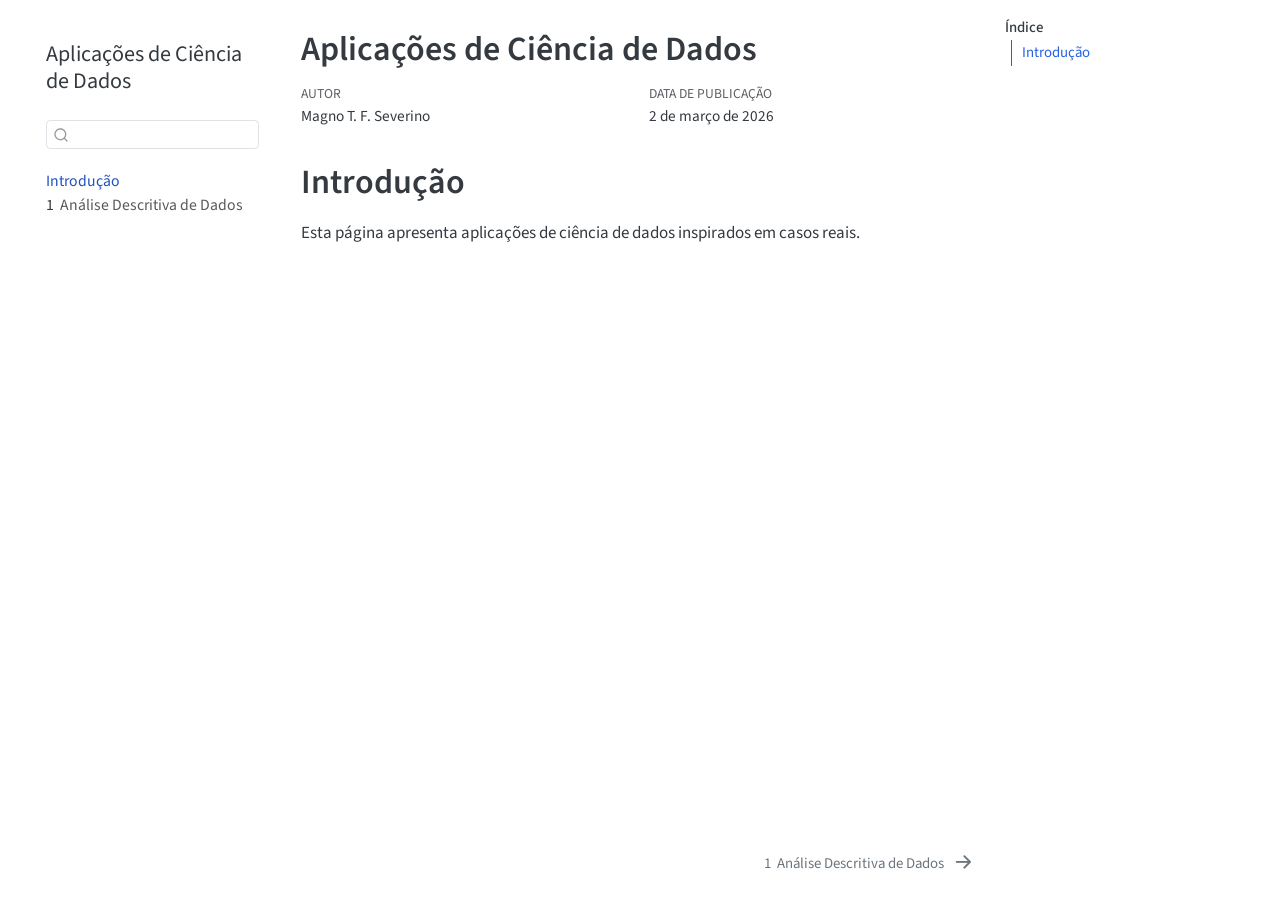
==== index.html @ 09b7cdd6 "Built site for gh-pages" ====
<!DOCTYPE html>
<html xmlns="http://www.w3.org/1999/xhtml" lang="pt-BR" xml:lang="pt-BR"><head>

<meta charset="utf-8">
<meta name="generator" content="quarto-1.8.25">

<meta name="viewport" content="width=device-width, initial-scale=1.0, user-scalable=yes">

<meta name="author" content="Magno T. F. Severino">

<title>Aplicações de Ciência de Dados</title>
<style>
code{white-space: pre-wrap;}
span.smallcaps{font-variant: small-caps;}
div.columns{display: flex; gap: min(4vw, 1.5em);}
div.column{flex: auto; overflow-x: auto;}
div.hanging-indent{margin-left: 1.5em; text-indent: -1.5em;}
ul.task-list{list-style: none;}
ul.task-list li input[type="checkbox"] {
  width: 0.8em;
  margin: 0 0.8em 0.2em -1em; /* quarto-specific, see https://github.com/quarto-dev/quarto-cli/issues/4556 */ 
  vertical-align: middle;
}
</style>


<script src="site_libs/quarto-nav/quarto-nav.js"></script>
<script src="site_libs/quarto-nav/headroom.min.js"></script>
<script src="site_libs/clipboard/clipboard.min.js"></script>
<script src="site_libs/quarto-search/autocomplete.umd.js"></script>
<script src="site_libs/quarto-search/fuse.min.js"></script>
<script src="site_libs/quarto-search/quarto-search.js"></script>
<meta name="quarto:offset" content="./">
<link href="./01_analise_descritiva.html" rel="next">
<script src="site_libs/quarto-html/quarto.js" type="module"></script>
<script src="site_libs/quarto-html/tabsets/tabsets.js" type="module"></script>
<script src="site_libs/quarto-html/axe/axe-check.js" type="module"></script>
<script src="site_libs/quarto-html/popper.min.js"></script>
<script src="site_libs/quarto-html/tippy.umd.min.js"></script>
<script src="site_libs/quarto-html/anchor.min.js"></script>
<link href="site_libs/quarto-html/tippy.css" rel="stylesheet">
<link href="site_libs/quarto-html/quarto-syntax-highlighting-7b89279ff1a6dce999919e0e67d4d9ec.css" rel="stylesheet" id="quarto-text-highlighting-styles">
<script src="site_libs/bootstrap/bootstrap.min.js"></script>
<link href="site_libs/bootstrap/bootstrap-icons.css" rel="stylesheet">
<link href="site_libs/bootstrap/bootstrap-70a47bd5681a7291082a5b9f83d58762.min.css" rel="stylesheet" append-hash="true" id="quarto-bootstrap" data-mode="light">
<script id="quarto-search-options" type="application/json">{
  "location": "sidebar",
  "copy-button": false,
  "collapse-after": 3,
  "panel-placement": "start",
  "type": "textbox",
  "limit": 50,
  "keyboard-shortcut": [
    "f",
    "/",
    "s"
  ],
  "show-item-context": false,
  "language": {
    "search-no-results-text": "Nenhum resultado",
    "search-matching-documents-text": "documentos correspondentes",
    "search-copy-link-title": "Copiar link para a busca",
    "search-hide-matches-text": "Esconder correspondências adicionais",
    "search-more-match-text": "mais correspondência neste documento",
    "search-more-matches-text": "mais correspondências neste documento",
    "search-clear-button-title": "Limpar",
    "search-text-placeholder": "",
    "search-detached-cancel-button-title": "Cancelar",
    "search-submit-button-title": "Enviar",
    "search-label": "Procurar"
  }
}</script>


</head>

<body class="nav-sidebar floating quarto-light">

<div id="quarto-search-results"></div>
  <header id="quarto-header" class="headroom fixed-top">
  <nav class="quarto-secondary-nav">
    <div class="container-fluid d-flex">
      <button type="button" class="quarto-btn-toggle btn" data-bs-toggle="collapse" role="button" data-bs-target=".quarto-sidebar-collapse-item" aria-controls="quarto-sidebar" aria-expanded="false" aria-label="Alternar barra lateral" onclick="if (window.quartoToggleHeadroom) { window.quartoToggleHeadroom(); }">
        <i class="bi bi-layout-text-sidebar-reverse"></i>
      </button>
        <nav class="quarto-page-breadcrumbs" aria-label="breadcrumb"><ol class="breadcrumb"><li class="breadcrumb-item"><a href="./index.html">Introdução</a></li></ol></nav>
        <a class="flex-grow-1" role="navigation" data-bs-toggle="collapse" data-bs-target=".quarto-sidebar-collapse-item" aria-controls="quarto-sidebar" aria-expanded="false" aria-label="Alternar barra lateral" onclick="if (window.quartoToggleHeadroom) { window.quartoToggleHeadroom(); }">      
        </a>
      <button type="button" class="btn quarto-search-button" aria-label="Procurar" onclick="window.quartoOpenSearch();">
        <i class="bi bi-search"></i>
      </button>
    </div>
  </nav>
</header>
<!-- content -->
<div id="quarto-content" class="quarto-container page-columns page-rows-contents page-layout-article">
<!-- sidebar -->
  <nav id="quarto-sidebar" class="sidebar collapse collapse-horizontal quarto-sidebar-collapse-item sidebar-navigation floating overflow-auto">
    <div class="pt-lg-2 mt-2 text-left sidebar-header sidebar-header-stacked">
      <a href="./index.html" class="sidebar-logo-link">
      </a>
    <div class="sidebar-title mb-0 py-0">
      <a href="./">Aplicações de Ciência de Dados</a> 
    </div>
      </div>
        <div class="mt-2 flex-shrink-0 align-items-center">
        <div class="sidebar-search">
        <div id="quarto-search" class="" title="Procurar"></div>
        </div>
        </div>
    <div class="sidebar-menu-container"> 
    <ul class="list-unstyled mt-1">
        <li class="sidebar-item">
  <div class="sidebar-item-container"> 
  <a href="./index.html" class="sidebar-item-text sidebar-link active">
 <span class="menu-text">Introdução</span></a>
  </div>
</li>
        <li class="sidebar-item">
  <div class="sidebar-item-container"> 
  <a href="./01_analise_descritiva.html" class="sidebar-item-text sidebar-link">
 <span class="menu-text"><span class="chapter-number">1</span>&nbsp; <span class="chapter-title">Análise Descritiva de Dados</span></span></a>
  </div>
</li>
    </ul>
    </div>
</nav>
<div id="quarto-sidebar-glass" class="quarto-sidebar-collapse-item" data-bs-toggle="collapse" data-bs-target=".quarto-sidebar-collapse-item"></div>
<!-- margin-sidebar -->
    <div id="quarto-margin-sidebar" class="sidebar margin-sidebar">
        <nav id="TOC" role="doc-toc" class="toc-active">
    <h2 id="toc-title">Índice</h2>
   
  <ul>
  <li><a href="#introdução" id="toc-introdução" class="nav-link active" data-scroll-target="#introdução">Introdução</a></li>
  </ul>
</nav>
    </div>
<!-- main -->
<main class="content" id="quarto-document-content">

<header id="title-block-header" class="quarto-title-block default">
<div class="quarto-title">
<h1 class="title">Aplicações de Ciência de Dados</h1>
</div>



<div class="quarto-title-meta">

    <div>
    <div class="quarto-title-meta-heading">Autor</div>
    <div class="quarto-title-meta-contents">
             <p>Magno T. F. Severino </p>
          </div>
  </div>
    
    <div>
    <div class="quarto-title-meta-heading">Data de Publicação</div>
    <div class="quarto-title-meta-contents">
      <p class="date">2 de março de 2026</p>
    </div>
  </div>
  
    
  </div>
  


</header>


<section id="introdução" class="level1 unnumbered">
<h1 class="unnumbered">Introdução</h1>
<p>Esta página apresenta aplicações de ciência de dados inspirados em casos reais.</p>


</section>

</main> <!-- /main -->
<script id="quarto-html-after-body" type="application/javascript">
  window.document.addEventListener("DOMContentLoaded", function (event) {
    const icon = "";
    const anchorJS = new window.AnchorJS();
    anchorJS.options = {
      placement: 'right',
      icon: icon
    };
    anchorJS.add('.anchored');
    const isCodeAnnotation = (el) => {
      for (const clz of el.classList) {
        if (clz.startsWith('code-annotation-')) {                     
          return true;
        }
      }
      return false;
    }
    const onCopySuccess = function(e) {
      // button target
      const button = e.trigger;
      // don't keep focus
      button.blur();
      // flash "checked"
      button.classList.add('code-copy-button-checked');
      var currentTitle = button.getAttribute("title");
      button.setAttribute("title", "Copiada");
      let tooltip;
      if (window.bootstrap) {
        button.setAttribute("data-bs-toggle", "tooltip");
        button.setAttribute("data-bs-placement", "left");
        button.setAttribute("data-bs-title", "Copiada");
        tooltip = new bootstrap.Tooltip(button, 
          { trigger: "manual", 
            customClass: "code-copy-button-tooltip",
            offset: [0, -8]});
        tooltip.show();    
      }
      setTimeout(function() {
        if (tooltip) {
          tooltip.hide();
          button.removeAttribute("data-bs-title");
          button.removeAttribute("data-bs-toggle");
          button.removeAttribute("data-bs-placement");
        }
        button.setAttribute("title", currentTitle);
        button.classList.remove('code-copy-button-checked');
      }, 1000);
      // clear code selection
      e.clearSelection();
    }
    const getTextToCopy = function(trigger) {
      const outerScaffold = trigger.parentElement.cloneNode(true);
      const codeEl = outerScaffold.querySelector('code');
      for (const childEl of codeEl.children) {
        if (isCodeAnnotation(childEl)) {
          childEl.remove();
        }
      }
      return codeEl.innerText;
    }
    const clipboard = new window.ClipboardJS('.code-copy-button:not([data-in-quarto-modal])', {
      text: getTextToCopy
    });
    clipboard.on('success', onCopySuccess);
    if (window.document.getElementById('quarto-embedded-source-code-modal')) {
      const clipboardModal = new window.ClipboardJS('.code-copy-button[data-in-quarto-modal]', {
        text: getTextToCopy,
        container: window.document.getElementById('quarto-embedded-source-code-modal')
      });
      clipboardModal.on('success', onCopySuccess);
    }
      var localhostRegex = new RegExp(/^(?:http|https):\/\/localhost\:?[0-9]*\//);
      var mailtoRegex = new RegExp(/^mailto:/);
        var filterRegex = new RegExp('/' + window.location.host + '/');
      var isInternal = (href) => {
          return filterRegex.test(href) || localhostRegex.test(href) || mailtoRegex.test(href);
      }
      // Inspect non-navigation links and adorn them if external
     var links = window.document.querySelectorAll('a[href]:not(.nav-link):not(.navbar-brand):not(.toc-action):not(.sidebar-link):not(.sidebar-item-toggle):not(.pagination-link):not(.no-external):not([aria-hidden]):not(.dropdown-item):not(.quarto-navigation-tool):not(.about-link)');
      for (var i=0; i<links.length; i++) {
        const link = links[i];
        if (!isInternal(link.href)) {
          // undo the damage that might have been done by quarto-nav.js in the case of
          // links that we want to consider external
          if (link.dataset.originalHref !== undefined) {
            link.href = link.dataset.originalHref;
          }
        }
      }
    function tippyHover(el, contentFn, onTriggerFn, onUntriggerFn) {
      const config = {
        allowHTML: true,
        maxWidth: 500,
        delay: 100,
        arrow: false,
        appendTo: function(el) {
            return el.parentElement;
        },
        interactive: true,
        interactiveBorder: 10,
        theme: 'quarto',
        placement: 'bottom-start',
      };
      if (contentFn) {
        config.content = contentFn;
      }
      if (onTriggerFn) {
        config.onTrigger = onTriggerFn;
      }
      if (onUntriggerFn) {
        config.onUntrigger = onUntriggerFn;
      }
      window.tippy(el, config); 
    }
    const noterefs = window.document.querySelectorAll('a[role="doc-noteref"]');
    for (var i=0; i<noterefs.length; i++) {
      const ref = noterefs[i];
      tippyHover(ref, function() {
        // use id or data attribute instead here
        let href = ref.getAttribute('data-footnote-href') || ref.getAttribute('href');
        try { href = new URL(href).hash; } catch {}
        const id = href.replace(/^#\/?/, "");
        const note = window.document.getElementById(id);
        if (note) {
          return note.innerHTML;
        } else {
          return "";
        }
      });
    }
    const xrefs = window.document.querySelectorAll('a.quarto-xref');
    const processXRef = (id, note) => {
      // Strip column container classes
      const stripColumnClz = (el) => {
        el.classList.remove("page-full", "page-columns");
        if (el.children) {
          for (const child of el.children) {
            stripColumnClz(child);
          }
        }
      }
      stripColumnClz(note)
      if (id === null || id.startsWith('sec-')) {
        // Special case sections, only their first couple elements
        const container = document.createElement("div");
        if (note.children && note.children.length > 2) {
          container.appendChild(note.children[0].cloneNode(true));
          for (let i = 1; i < note.children.length; i++) {
            const child = note.children[i];
            if (child.tagName === "P" && child.innerText === "") {
              continue;
            } else {
              container.appendChild(child.cloneNode(true));
              break;
            }
          }
          if (window.Quarto?.typesetMath) {
            window.Quarto.typesetMath(container);
          }
          return container.innerHTML
        } else {
          if (window.Quarto?.typesetMath) {
            window.Quarto.typesetMath(note);
          }
          return note.innerHTML;
        }
      } else {
        // Remove any anchor links if they are present
        const anchorLink = note.querySelector('a.anchorjs-link');
        if (anchorLink) {
          anchorLink.remove();
        }
        if (window.Quarto?.typesetMath) {
          window.Quarto.typesetMath(note);
        }
        if (note.classList.contains("callout")) {
          return note.outerHTML;
        } else {
          return note.innerHTML;
        }
      }
    }
    for (var i=0; i<xrefs.length; i++) {
      const xref = xrefs[i];
      tippyHover(xref, undefined, function(instance) {
        instance.disable();
        let url = xref.getAttribute('href');
        let hash = undefined; 
        if (url.startsWith('#')) {
          hash = url;
        } else {
          try { hash = new URL(url).hash; } catch {}
        }
        if (hash) {
          const id = hash.replace(/^#\/?/, "");
          const note = window.document.getElementById(id);
          if (note !== null) {
            try {
              const html = processXRef(id, note.cloneNode(true));
              instance.setContent(html);
            } finally {
              instance.enable();
              instance.show();
            }
          } else {
            // See if we can fetch this
            fetch(url.split('#')[0])
            .then(res => res.text())
            .then(html => {
              const parser = new DOMParser();
              const htmlDoc = parser.parseFromString(html, "text/html");
              const note = htmlDoc.getElementById(id);
              if (note !== null) {
                const html = processXRef(id, note);
                instance.setContent(html);
              } 
            }).finally(() => {
              instance.enable();
              instance.show();
            });
          }
        } else {
          // See if we can fetch a full url (with no hash to target)
          // This is a special case and we should probably do some content thinning / targeting
          fetch(url)
          .then(res => res.text())
          .then(html => {
            const parser = new DOMParser();
            const htmlDoc = parser.parseFromString(html, "text/html");
            const note = htmlDoc.querySelector('main.content');
            if (note !== null) {
              // This should only happen for chapter cross references
              // (since there is no id in the URL)
              // remove the first header
              if (note.children.length > 0 && note.children[0].tagName === "HEADER") {
                note.children[0].remove();
              }
              const html = processXRef(null, note);
              instance.setContent(html);
            } 
          }).finally(() => {
            instance.enable();
            instance.show();
          });
        }
      }, function(instance) {
      });
    }
        let selectedAnnoteEl;
        const selectorForAnnotation = ( cell, annotation) => {
          let cellAttr = 'data-code-cell="' + cell + '"';
          let lineAttr = 'data-code-annotation="' +  annotation + '"';
          const selector = 'span[' + cellAttr + '][' + lineAttr + ']';
          return selector;
        }
        const selectCodeLines = (annoteEl) => {
          const doc = window.document;
          const targetCell = annoteEl.getAttribute("data-target-cell");
          const targetAnnotation = annoteEl.getAttribute("data-target-annotation");
          const annoteSpan = window.document.querySelector(selectorForAnnotation(targetCell, targetAnnotation));
          const lines = annoteSpan.getAttribute("data-code-lines").split(",");
          const lineIds = lines.map((line) => {
            return targetCell + "-" + line;
          })
          let top = null;
          let height = null;
          let parent = null;
          if (lineIds.length > 0) {
              //compute the position of the single el (top and bottom and make a div)
              const el = window.document.getElementById(lineIds[0]);
              top = el.offsetTop;
              height = el.offsetHeight;
              parent = el.parentElement.parentElement;
            if (lineIds.length > 1) {
              const lastEl = window.document.getElementById(lineIds[lineIds.length - 1]);
              const bottom = lastEl.offsetTop + lastEl.offsetHeight;
              height = bottom - top;
            }
            if (top !== null && height !== null && parent !== null) {
              // cook up a div (if necessary) and position it 
              let div = window.document.getElementById("code-annotation-line-highlight");
              if (div === null) {
                div = window.document.createElement("div");
                div.setAttribute("id", "code-annotation-line-highlight");
                div.style.position = 'absolute';
                parent.appendChild(div);
              }
              div.style.top = top - 2 + "px";
              div.style.height = height + 4 + "px";
              div.style.left = 0;
              let gutterDiv = window.document.getElementById("code-annotation-line-highlight-gutter");
              if (gutterDiv === null) {
                gutterDiv = window.document.createElement("div");
                gutterDiv.setAttribute("id", "code-annotation-line-highlight-gutter");
                gutterDiv.style.position = 'absolute';
                const codeCell = window.document.getElementById(targetCell);
                const gutter = codeCell.querySelector('.code-annotation-gutter');
                gutter.appendChild(gutterDiv);
              }
              gutterDiv.style.top = top - 2 + "px";
              gutterDiv.style.height = height + 4 + "px";
            }
            selectedAnnoteEl = annoteEl;
          }
        };
        const unselectCodeLines = () => {
          const elementsIds = ["code-annotation-line-highlight", "code-annotation-line-highlight-gutter"];
          elementsIds.forEach((elId) => {
            const div = window.document.getElementById(elId);
            if (div) {
              div.remove();
            }
          });
          selectedAnnoteEl = undefined;
        };
          // Handle positioning of the toggle
      window.addEventListener(
        "resize",
        throttle(() => {
          elRect = undefined;
          if (selectedAnnoteEl) {
            selectCodeLines(selectedAnnoteEl);
          }
        }, 10)
      );
      function throttle(fn, ms) {
      let throttle = false;
      let timer;
        return (...args) => {
          if(!throttle) { // first call gets through
              fn.apply(this, args);
              throttle = true;
          } else { // all the others get throttled
              if(timer) clearTimeout(timer); // cancel #2
              timer = setTimeout(() => {
                fn.apply(this, args);
                timer = throttle = false;
              }, ms);
          }
        };
      }
        // Attach click handler to the DT
        const annoteDls = window.document.querySelectorAll('dt[data-target-cell]');
        for (const annoteDlNode of annoteDls) {
          annoteDlNode.addEventListener('click', (event) => {
            const clickedEl = event.target;
            if (clickedEl !== selectedAnnoteEl) {
              unselectCodeLines();
              const activeEl = window.document.querySelector('dt[data-target-cell].code-annotation-active');
              if (activeEl) {
                activeEl.classList.remove('code-annotation-active');
              }
              selectCodeLines(clickedEl);
              clickedEl.classList.add('code-annotation-active');
            } else {
              // Unselect the line
              unselectCodeLines();
              clickedEl.classList.remove('code-annotation-active');
            }
          });
        }
    const findCites = (el) => {
      const parentEl = el.parentElement;
      if (parentEl) {
        const cites = parentEl.dataset.cites;
        if (cites) {
          return {
            el,
            cites: cites.split(' ')
          };
        } else {
          return findCites(el.parentElement)
        }
      } else {
        return undefined;
      }
    };
    var bibliorefs = window.document.querySelectorAll('a[role="doc-biblioref"]');
    for (var i=0; i<bibliorefs.length; i++) {
      const ref = bibliorefs[i];
      const citeInfo = findCites(ref);
      if (citeInfo) {
        tippyHover(citeInfo.el, function() {
          var popup = window.document.createElement('div');
          citeInfo.cites.forEach(function(cite) {
            var citeDiv = window.document.createElement('div');
            citeDiv.classList.add('hanging-indent');
            citeDiv.classList.add('csl-entry');
            var biblioDiv = window.document.getElementById('ref-' + cite);
            if (biblioDiv) {
              citeDiv.innerHTML = biblioDiv.innerHTML;
            }
            popup.appendChild(citeDiv);
          });
          return popup.innerHTML;
        });
      }
    }
  });
  </script>
<nav class="page-navigation">
  <div class="nav-page nav-page-previous">
  </div>
  <div class="nav-page nav-page-next">
      <a href="./01_analise_descritiva.html" class="pagination-link" aria-label="Análise Descritiva de Dados">
        <span class="nav-page-text"><span class="chapter-number">1</span>&nbsp; <span class="chapter-title">Análise Descritiva de Dados</span></span> <i class="bi bi-arrow-right-short"></i>
      </a>
  </div>
</nav>
</div> <!-- /content -->




</body></html>
---- site_libs/quarto-html/tippy.css ----
.tippy-box[data-animation=fade][data-state=hidden]{opacity:0}[data-tippy-root]{max-width:calc(100vw - 10px)}.tippy-box{position:relative;background-color:#333;color:#fff;border-radius:4px;font-size:14px;line-height:1.4;white-space:normal;outline:0;transition-property:transform,visibility,opacity}.tippy-box[data-placement^=top]>.tippy-arrow{bottom:0}.tippy-box[data-placement^=top]>.tippy-arrow:before{bottom:-7px;left:0;border-width:8px 8px 0;border-top-color:initial;transform-origin:center top}.tippy-box[data-placement^=bottom]>.tippy-arrow{top:0}.tippy-box[data-placement^=bottom]>.tippy-arrow:before{top:-7px;left:0;border-width:0 8px 8px;border-bottom-color:initial;transform-origin:center bottom}.tippy-box[data-placement^=left]>.tippy-arrow{right:0}.tippy-box[data-placement^=left]>.tippy-arrow:before{border-width:8px 0 8px 8px;border-left-color:initial;right:-7px;transform-origin:center left}.tippy-box[data-placement^=right]>.tippy-arrow{left:0}.tippy-box[data-placement^=right]>.tippy-arrow:before{left:-7px;border-width:8px 8px 8px 0;border-right-color:initial;transform-origin:center right}.tippy-box[data-inertia][data-state=visible]{transition-timing-function:cubic-bezier(.54,1.5,.38,1.11)}.tippy-arrow{width:16px;height:16px;color:#333}.tippy-arrow:before{content:"";position:absolute;border-color:transparent;border-style:solid}.tippy-content{position:relative;padding:5px 9px;z-index:1}
---- site_libs/quarto-html/quarto-syntax-highlighting-7b89279ff1a6dce999919e0e67d4d9ec.css ----
/* quarto syntax highlight colors */
:root {
  --quarto-hl-ot-color: #003B4F;
  --quarto-hl-at-color: #657422;
  --quarto-hl-ss-color: #20794D;
  --quarto-hl-an-color: #5E5E5E;
  --quarto-hl-fu-color: #4758AB;
  --quarto-hl-st-color: #20794D;
  --quarto-hl-cf-color: #003B4F;
  --quarto-hl-op-color: #5E5E5E;
  --quarto-hl-er-color: #AD0000;
  --quarto-hl-bn-color: #AD0000;
  --quarto-hl-al-color: #AD0000;
  --quarto-hl-va-color: #111111;
  --quarto-hl-bu-color: inherit;
  --quarto-hl-ex-color: inherit;
  --quarto-hl-pp-color: #AD0000;
  --quarto-hl-in-color: #5E5E5E;
  --quarto-hl-vs-color: #20794D;
  --quarto-hl-wa-color: #5E5E5E;
  --quarto-hl-do-color: #5E5E5E;
  --quarto-hl-im-color: #00769E;
  --quarto-hl-ch-color: #20794D;
  --quarto-hl-dt-color: #AD0000;
  --quarto-hl-fl-color: #AD0000;
  --quarto-hl-co-color: #5E5E5E;
  --quarto-hl-cv-color: #5E5E5E;
  --quarto-hl-cn-color: #8f5902;
  --quarto-hl-sc-color: #5E5E5E;
  --quarto-hl-dv-color: #AD0000;
  --quarto-hl-kw-color: #003B4F;
}

/* other quarto variables */
:root {
  --quarto-font-monospace: SFMono-Regular, Menlo, Monaco, Consolas, "Liberation Mono", "Courier New", monospace;
}

/* syntax highlight based on Pandoc's rules */
pre > code.sourceCode > span {
  color: #003B4F;
}

code.sourceCode > span {
  color: #003B4F;
}

div.sourceCode,
div.sourceCode pre.sourceCode {
  color: #003B4F;
}

/* Normal */
code span {
  color: #003B4F;
}

/* Alert */
code span.al {
  color: #AD0000;
  font-style: inherit;
}

/* Annotation */
code span.an {
  color: #5E5E5E;
  font-style: inherit;
}

/* Attribute */
code span.at {
  color: #657422;
  font-style: inherit;
}

/* BaseN */
code span.bn {
  color: #AD0000;
  font-style: inherit;
}

/* BuiltIn */
code span.bu {
  font-style: inherit;
}

/* ControlFlow */
code span.cf {
  color: #003B4F;
  font-weight: bold;
  font-style: inherit;
}

/* Char */
code span.ch {
  color: #20794D;
  font-style: inherit;
}

/* Constant */
code span.cn {
  color: #8f5902;
  font-style: inherit;
}

/* Comment */
code span.co {
  color: #5E5E5E;
  font-style: inherit;
}

/* CommentVar */
code span.cv {
  color: #5E5E5E;
  font-style: italic;
}

/* Documentation */
code span.do {
  color: #5E5E5E;
  font-style: italic;
}

/* DataType */
code span.dt {
  color: #AD0000;
  font-style: inherit;
}

/* DecVal */
code span.dv {
  color: #AD0000;
  font-style: inherit;
}

/* Error */
code span.er {
  color: #AD0000;
  font-style: inherit;
}

/* Extension */
code span.ex {
  font-style: inherit;
}

/* Float */
code span.fl {
  color: #AD0000;
  font-style: inherit;
}

/* Function */
code span.fu {
  color: #4758AB;
  font-style: inherit;
}

/* Import */
code span.im {
  color: #00769E;
  font-style: inherit;
}

/* Information */
code span.in {
  color: #5E5E5E;
  font-style: inherit;
}

/* Keyword */
code span.kw {
  color: #003B4F;
  font-weight: bold;
  font-style: inherit;
}

/* Operator */
code span.op {
  color: #5E5E5E;
  font-style: inherit;
}

/* Other */
code span.ot {
  color: #003B4F;
  font-style: inherit;
}

/* Preprocessor */
code span.pp {
  color: #AD0000;
  font-style: inherit;
}

/* SpecialChar */
code span.sc {
  color: #5E5E5E;
  font-style: inherit;
}

/* SpecialString */
code span.ss {
  color: #20794D;
  font-style: inherit;
}

/* String */
code span.st {
  color: #20794D;
  font-style: inherit;
}

/* Variable */
code span.va {
  color: #111111;
  font-style: inherit;
}

/* VerbatimString */
code span.vs {
  color: #20794D;
  font-style: inherit;
}

/* Warning */
code span.wa {
  color: #5E5E5E;
  font-style: italic;
}

.prevent-inlining {
  content: "</";
}

/*# sourceMappingURL=3944bc705cfaf4c80e56f77c5205168a.css.map */
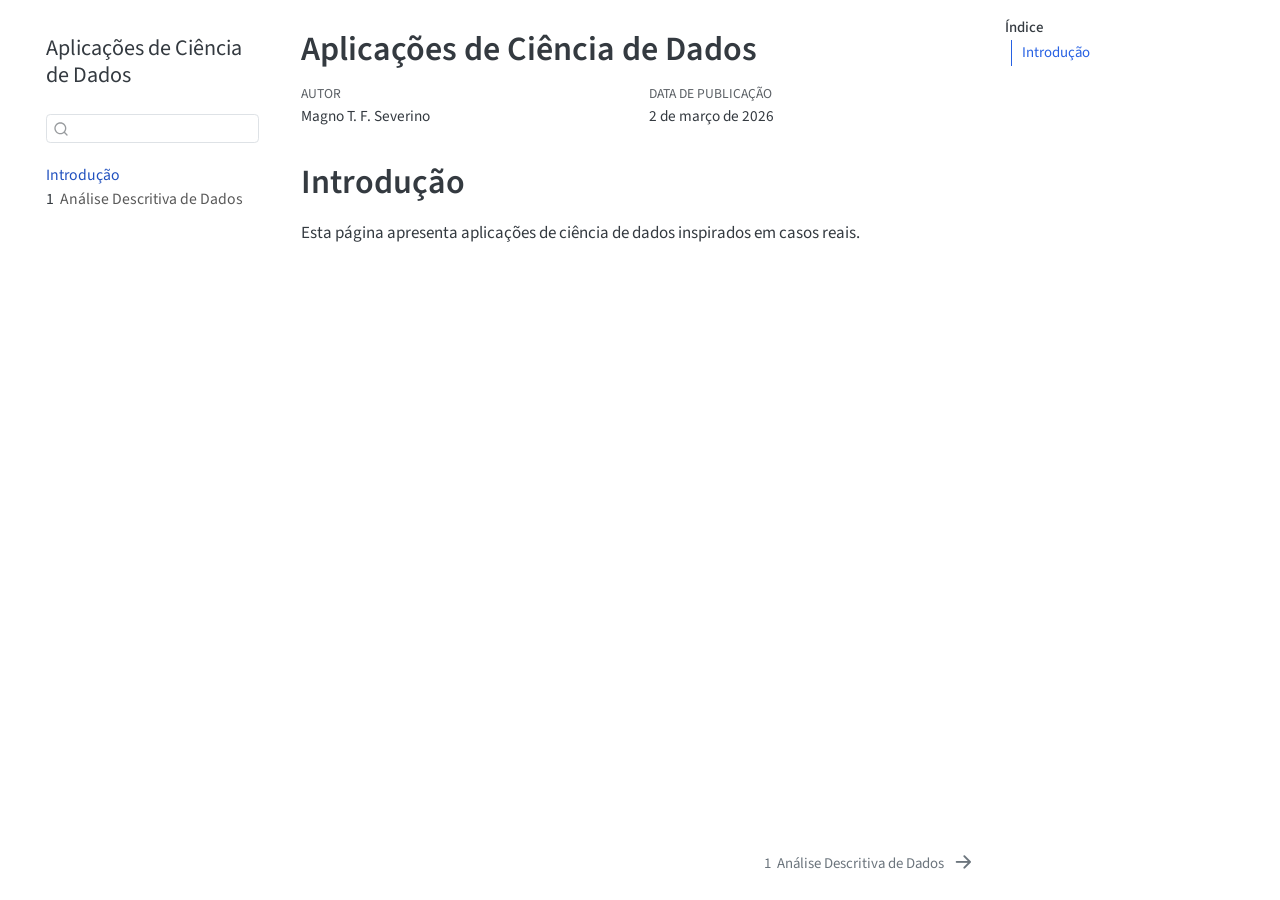
==== commit c7015006: "Built site for gh-pages" ====
--- a/index.html
+++ b/index.html
@@ -2,7 +2,7 @@
 <html xmlns="http://www.w3.org/1999/xhtml" lang="pt-BR" xml:lang="pt-BR"><head>
 
 <meta charset="utf-8">
-<meta name="generator" content="quarto-1.8.25">
+<meta name="generator" content="quarto-1.8.27">
 
 <meta name="viewport" content="width=device-width, initial-scale=1.0, user-scalable=yes">
 
@@ -39,10 +39,10 @@
 <script src="site_libs/quarto-html/tippy.umd.min.js"></script>
 <script src="site_libs/quarto-html/anchor.min.js"></script>
 <link href="site_libs/quarto-html/tippy.css" rel="stylesheet">
-<link href="site_libs/quarto-html/quarto-syntax-highlighting-7b89279ff1a6dce999919e0e67d4d9ec.css" rel="stylesheet" id="quarto-text-highlighting-styles">
+<link href="site_libs/quarto-html/quarto-syntax-highlighting-ed96de9b727972fe78a7b5d16c58bf87.css" rel="stylesheet" id="quarto-text-highlighting-styles">
 <script src="site_libs/bootstrap/bootstrap.min.js"></script>
 <link href="site_libs/bootstrap/bootstrap-icons.css" rel="stylesheet">
-<link href="site_libs/bootstrap/bootstrap-70a47bd5681a7291082a5b9f83d58762.min.css" rel="stylesheet" append-hash="true" id="quarto-bootstrap" data-mode="light">
+<link href="site_libs/bootstrap/bootstrap-0dd2bd5de344125cf763a379ddc3eb04.min.css" rel="stylesheet" append-hash="true" id="quarto-bootstrap" data-mode="light">
 <script id="quarto-search-options" type="application/json">{
   "location": "sidebar",
   "copy-button": false,
@@ -96,9 +96,7 @@
 <div id="quarto-content" class="quarto-container page-columns page-rows-contents page-layout-article">
 <!-- sidebar -->
   <nav id="quarto-sidebar" class="sidebar collapse collapse-horizontal quarto-sidebar-collapse-item sidebar-navigation floating overflow-auto">
-    <div class="pt-lg-2 mt-2 text-left sidebar-header sidebar-header-stacked">
-      <a href="./index.html" class="sidebar-logo-link">
-      </a>
+    <div class="pt-lg-2 mt-2 text-left sidebar-header">
     <div class="sidebar-title mb-0 py-0">
       <a href="./">Aplicações de Ciência de Dados</a> 
     </div>
--- a/site_libs/quarto-html/quarto-syntax-highlighting-ed96de9b727972fe78a7b5d16c58bf87.css
+++ b/site_libs/quarto-html/quarto-syntax-highlighting-ed96de9b727972fe78a7b5d16c58bf87.css
@@ -0,0 +1,236 @@
+/* quarto syntax highlight colors */
+:root {
+  --quarto-hl-ot-color: #003B4F;
+  --quarto-hl-at-color: #657422;
+  --quarto-hl-ss-color: #20794D;
+  --quarto-hl-an-color: #5E5E5E;
+  --quarto-hl-fu-color: #4758AB;
+  --quarto-hl-st-color: #20794D;
+  --quarto-hl-cf-color: #003B4F;
+  --quarto-hl-op-color: #5E5E5E;
+  --quarto-hl-er-color: #AD0000;
+  --quarto-hl-bn-color: #AD0000;
+  --quarto-hl-al-color: #AD0000;
+  --quarto-hl-va-color: #111111;
+  --quarto-hl-bu-color: inherit;
+  --quarto-hl-ex-color: inherit;
+  --quarto-hl-pp-color: #AD0000;
+  --quarto-hl-in-color: #5E5E5E;
+  --quarto-hl-vs-color: #20794D;
+  --quarto-hl-wa-color: #5E5E5E;
+  --quarto-hl-do-color: #5E5E5E;
+  --quarto-hl-im-color: #00769E;
+  --quarto-hl-ch-color: #20794D;
+  --quarto-hl-dt-color: #AD0000;
+  --quarto-hl-fl-color: #AD0000;
+  --quarto-hl-co-color: #5E5E5E;
+  --quarto-hl-cv-color: #5E5E5E;
+  --quarto-hl-cn-color: #8f5902;
+  --quarto-hl-sc-color: #5E5E5E;
+  --quarto-hl-dv-color: #AD0000;
+  --quarto-hl-kw-color: #003B4F;
+}
+
+/* other quarto variables */
+:root {
+  --quarto-font-monospace: SFMono-Regular, Menlo, Monaco, Consolas, "Liberation Mono", "Courier New", monospace;
+}
+
+/* syntax highlight based on Pandoc's rules */
+pre > code.sourceCode > span {
+  color: #003B4F;
+}
+
+code.sourceCode > span {
+  color: #003B4F;
+}
+
+div.sourceCode,
+div.sourceCode pre.sourceCode {
+  color: #003B4F;
+}
+
+/* Normal */
+code span {
+  color: #003B4F;
+}
+
+/* Alert */
+code span.al {
+  color: #AD0000;
+  font-style: inherit;
+}
+
+/* Annotation */
+code span.an {
+  color: #5E5E5E;
+  font-style: inherit;
+}
+
+/* Attribute */
+code span.at {
+  color: #657422;
+  font-style: inherit;
+}
+
+/* BaseN */
+code span.bn {
+  color: #AD0000;
+  font-style: inherit;
+}
+
+/* BuiltIn */
+code span.bu {
+  font-style: inherit;
+}
+
+/* ControlFlow */
+code span.cf {
+  color: #003B4F;
+  font-weight: bold;
+  font-style: inherit;
+}
+
+/* Char */
+code span.ch {
+  color: #20794D;
+  font-style: inherit;
+}
+
+/* Constant */
+code span.cn {
+  color: #8f5902;
+  font-style: inherit;
+}
+
+/* Comment */
+code span.co {
+  color: #5E5E5E;
+  font-style: inherit;
+}
+
+/* CommentVar */
+code span.cv {
+  color: #5E5E5E;
+  font-style: italic;
+}
+
+/* Documentation */
+code span.do {
+  color: #5E5E5E;
+  font-style: italic;
+}
+
+/* DataType */
+code span.dt {
+  color: #AD0000;
+  font-style: inherit;
+}
+
+/* DecVal */
+code span.dv {
+  color: #AD0000;
+  font-style: inherit;
+}
+
+/* Error */
+code span.er {
+  color: #AD0000;
+  font-style: inherit;
+}
+
+/* Extension */
+code span.ex {
+  font-style: inherit;
+}
+
+/* Float */
+code span.fl {
+  color: #AD0000;
+  font-style: inherit;
+}
+
+/* Function */
+code span.fu {
+  color: #4758AB;
+  font-style: inherit;
+}
+
+/* Import */
+code span.im {
+  color: #00769E;
+  font-style: inherit;
+}
+
+/* Information */
+code span.in {
+  color: #5E5E5E;
+  font-style: inherit;
+}
+
+/* Keyword */
+code span.kw {
+  color: #003B4F;
+  font-weight: bold;
+  font-style: inherit;
+}
+
+/* Operator */
+code span.op {
+  color: #5E5E5E;
+  font-style: inherit;
+}
+
+/* Other */
+code span.ot {
+  color: #003B4F;
+  font-style: inherit;
+}
+
+/* Preprocessor */
+code span.pp {
+  color: #AD0000;
+  font-style: inherit;
+}
+
+/* SpecialChar */
+code span.sc {
+  color: #5E5E5E;
+  font-style: inherit;
+}
+
+/* SpecialString */
+code span.ss {
+  color: #20794D;
+  font-style: inherit;
+}
+
+/* String */
+code span.st {
+  color: #20794D;
+  font-style: inherit;
+}
+
+/* Variable */
+code span.va {
+  color: #111111;
+  font-style: inherit;
+}
+
+/* VerbatimString */
+code span.vs {
+  color: #20794D;
+  font-style: inherit;
+}
+
+/* Warning */
+code span.wa {
+  color: #5E5E5E;
+  font-style: italic;
+}
+
+.prevent-inlining {
+  content: "</";
+}
+
+/*# sourceMappingURL=0920dd6d7437995b8cdf7429764427b1.css.map */
